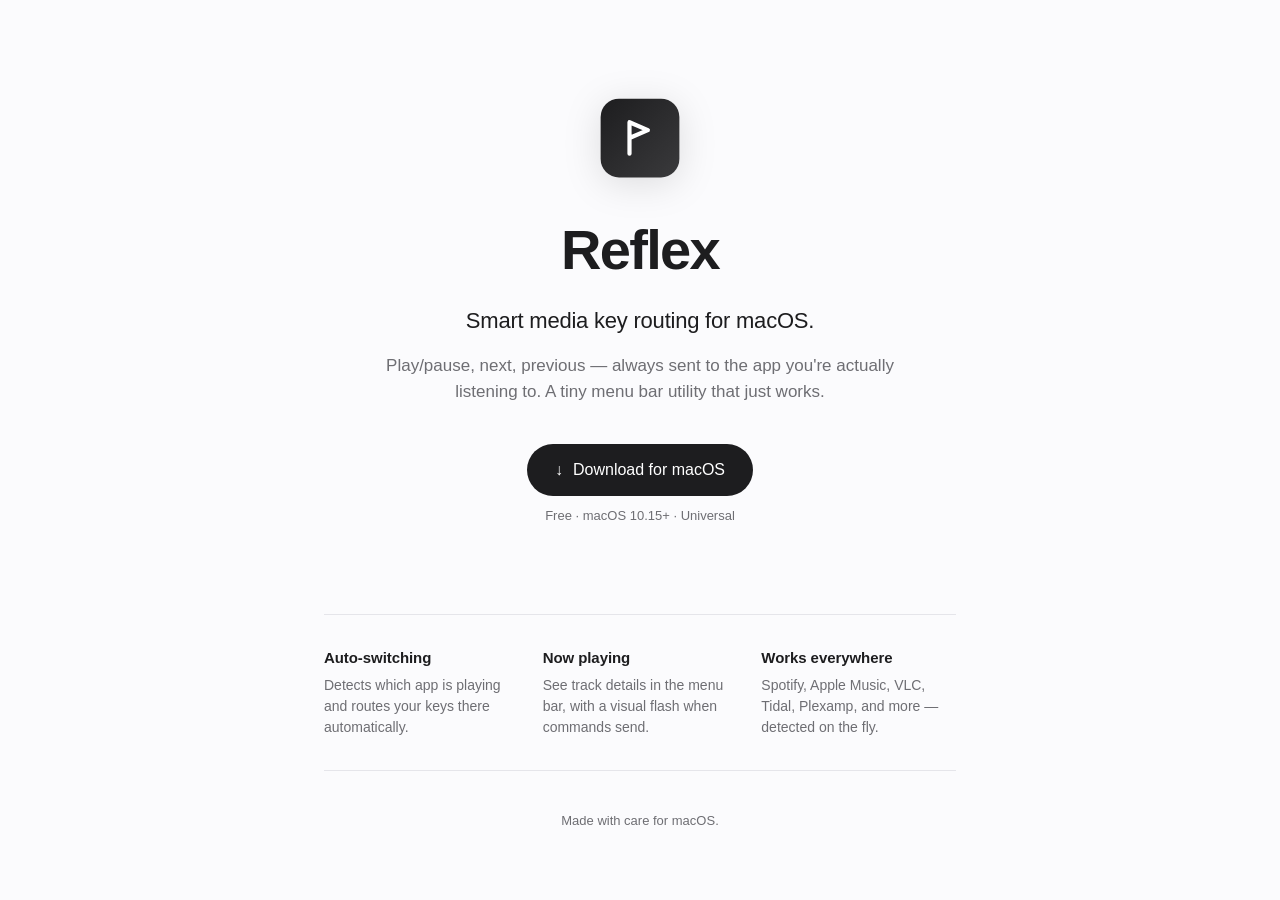
==== index.html @ a9f3cfef "Initial landing page with download button" ====
<!DOCTYPE html>
<html lang="en">
<head>
  <meta charset="UTF-8" />
  <meta name="viewport" content="width=device-width, initial-scale=1.0" />
  <title>Reflex — Smart media key routing for macOS</title>
  <meta name="description" content="Reflex routes global media keys to the app you're actually listening to. A tiny, native macOS menu bar utility." />
  <link rel="stylesheet" href="styles.css" />
</head>
<body>
  <main>
    <section class="hero">
      <div class="icon" aria-hidden="true">
        <svg viewBox="0 0 64 64" xmlns="http://www.w3.org/2000/svg">
          <rect x="2" y="2" width="60" height="60" rx="14" fill="url(#g)" />
          <path d="M24 20 v24 M24 20 l14 6 -14 6" stroke="white" stroke-width="3.2" stroke-linecap="round" stroke-linejoin="round" fill="none" />
          <defs>
            <linearGradient id="g" x1="0" y1="0" x2="1" y2="1">
              <stop offset="0%" stop-color="#1d1d1f" />
              <stop offset="100%" stop-color="#3a3a3c" />
            </linearGradient>
          </defs>
        </svg>
      </div>

      <h1>Reflex</h1>
      <p class="tagline">Smart media key routing for macOS.</p>
      <p class="sub">
        Play/pause, next, previous — always sent to the app you're actually listening to.
        A tiny menu bar utility that just works.
      </p>

      <div class="cta">
        <a class="download" href="https://github.com/Oluwaseunus/reflex-landing-page/releases/latest/download/Reflex.dmg">
          <span class="arrow" aria-hidden="true">↓</span>
          Download for macOS
        </a>
        <p class="meta">Free · macOS 10.15+ · Universal</p>
      </div>
    </section>

    <section class="features">
      <div class="feature">
        <h3>Auto-switching</h3>
        <p>Detects which app is playing and routes your keys there automatically.</p>
      </div>
      <div class="feature">
        <h3>Now playing</h3>
        <p>See track details in the menu bar, with a visual flash when commands send.</p>
      </div>
      <div class="feature">
        <h3>Works everywhere</h3>
        <p>Spotify, Apple Music, VLC, Tidal, Plexamp, and more — detected on the fly.</p>
      </div>
    </section>

    <footer>
      <p>Made with care for macOS.</p>
    </footer>
  </main>
</body>
</html>
---- styles.css ----
:root {
  --bg: #fbfbfd;
  --fg: #1d1d1f;
  --muted: #6e6e73;
  --border: #e5e5ea;
  --accent: #1d1d1f;
  --accent-fg: #ffffff;
  --radius: 12px;
}

@media (prefers-color-scheme: dark) {
  :root {
    --bg: #0b0b0c;
    --fg: #f5f5f7;
    --muted: #a1a1a6;
    --border: #2a2a2d;
    --accent: #f5f5f7;
    --accent-fg: #1d1d1f;
  }
}

* { box-sizing: border-box; }

html, body {
  margin: 0;
  padding: 0;
  background: var(--bg);
  color: var(--fg);
  font-family: -apple-system, BlinkMacSystemFont, "SF Pro Text", "Helvetica Neue", Helvetica, Arial, sans-serif;
  -webkit-font-smoothing: antialiased;
  -moz-osx-font-smoothing: grayscale;
  line-height: 1.5;
}

main {
  max-width: 680px;
  margin: 0 auto;
  padding: 96px 24px 64px;
}

.hero {
  text-align: center;
}

.icon {
  width: 84px;
  height: 84px;
  margin: 0 auto 28px;
  filter: drop-shadow(0 6px 18px rgba(0, 0, 0, 0.12));
}

.icon svg { width: 100%; height: 100%; display: block; }

h1 {
  font-size: 56px;
  letter-spacing: -0.03em;
  font-weight: 700;
  margin: 0 0 12px;
}

.tagline {
  font-size: 22px;
  font-weight: 500;
  margin: 0 0 16px;
  color: var(--fg);
  letter-spacing: -0.01em;
}

.sub {
  font-size: 17px;
  color: var(--muted);
  max-width: 520px;
  margin: 0 auto 40px;
}

.cta {
  display: flex;
  flex-direction: column;
  align-items: center;
  gap: 10px;
  margin-bottom: 88px;
}

.download {
  display: inline-flex;
  align-items: center;
  gap: 10px;
  background: var(--accent);
  color: var(--accent-fg);
  text-decoration: none;
  font-size: 16px;
  font-weight: 500;
  padding: 14px 28px;
  border-radius: 999px;
  transition: transform 0.15s ease, opacity 0.15s ease;
}

.download:hover {
  transform: translateY(-1px);
  opacity: 0.92;
}

.download:active {
  transform: translateY(0);
  opacity: 0.85;
}

.arrow {
  font-weight: 600;
  display: inline-block;
}

.meta {
  font-size: 13px;
  color: var(--muted);
  margin: 0;
}

.features {
  display: grid;
  grid-template-columns: repeat(3, 1fr);
  gap: 24px;
  padding: 32px 0;
  border-top: 1px solid var(--border);
  border-bottom: 1px solid var(--border);
}

.feature h3 {
  font-size: 15px;
  font-weight: 600;
  margin: 0 0 6px;
  letter-spacing: -0.005em;
}

.feature p {
  font-size: 14px;
  color: var(--muted);
  margin: 0;
}

footer {
  text-align: center;
  padding: 40px 0 0;
}

footer p {
  font-size: 13px;
  color: var(--muted);
  margin: 0;
}

@media (max-width: 560px) {
  main { padding: 64px 20px 40px; }
  h1 { font-size: 42px; }
  .tagline { font-size: 19px; }
  .sub { font-size: 16px; }
  .features { grid-template-columns: 1fr; gap: 20px; }
}
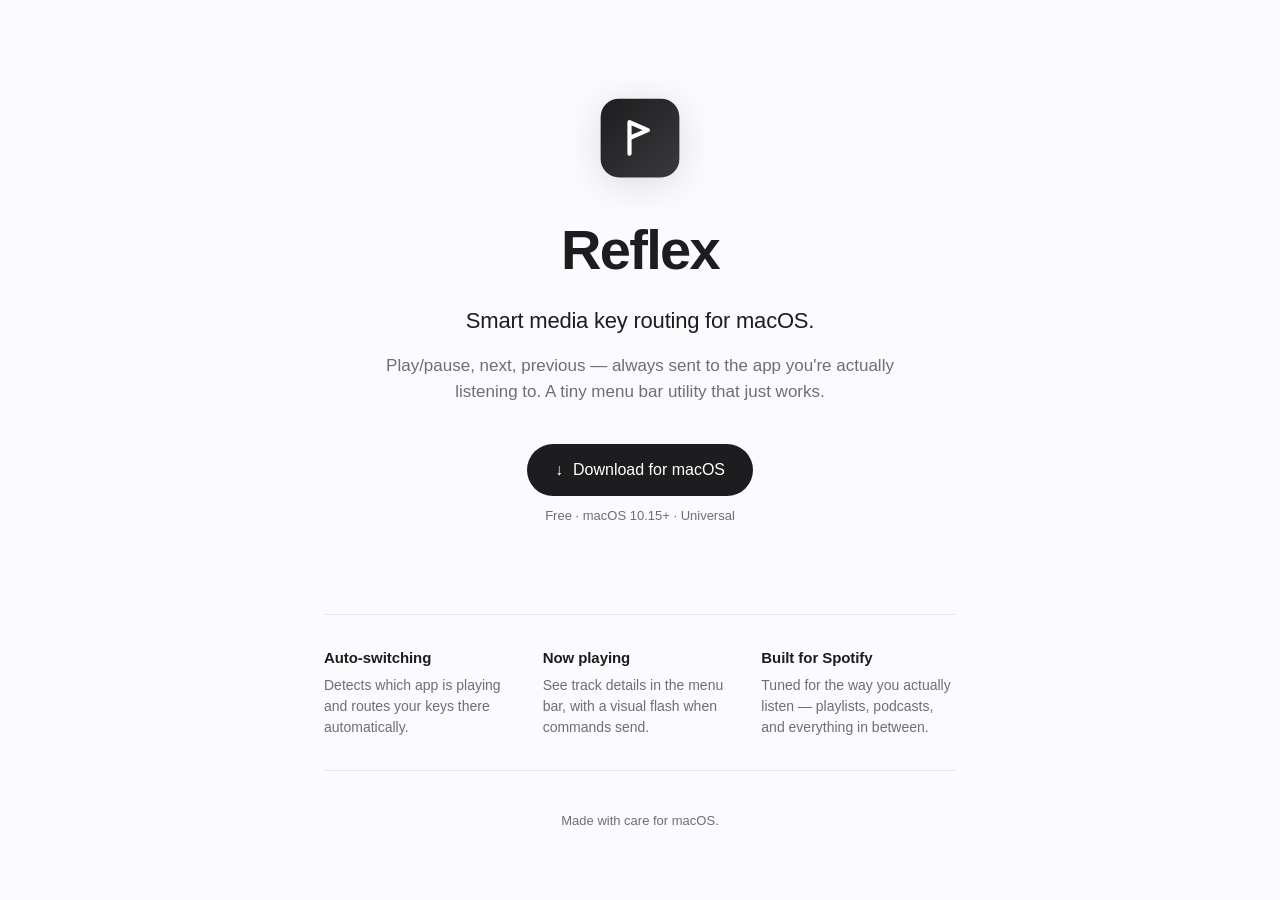
==== commit 50823fa9: "Scope 'works everywhere' copy to Spotify" ====
--- a/index.html
+++ b/index.html
@@ -49,8 +49,8 @@
         <p>See track details in the menu bar, with a visual flash when commands send.</p>
       </div>
       <div class="feature">
-        <h3>Works everywhere</h3>
-        <p>Spotify, Apple Music, VLC, Tidal, Plexamp, and more — detected on the fly.</p>
+        <h3>Built for Spotify</h3>
+        <p>Tuned for the way you actually listen — playlists, podcasts, and everything in between.</p>
       </div>
     </section>
 
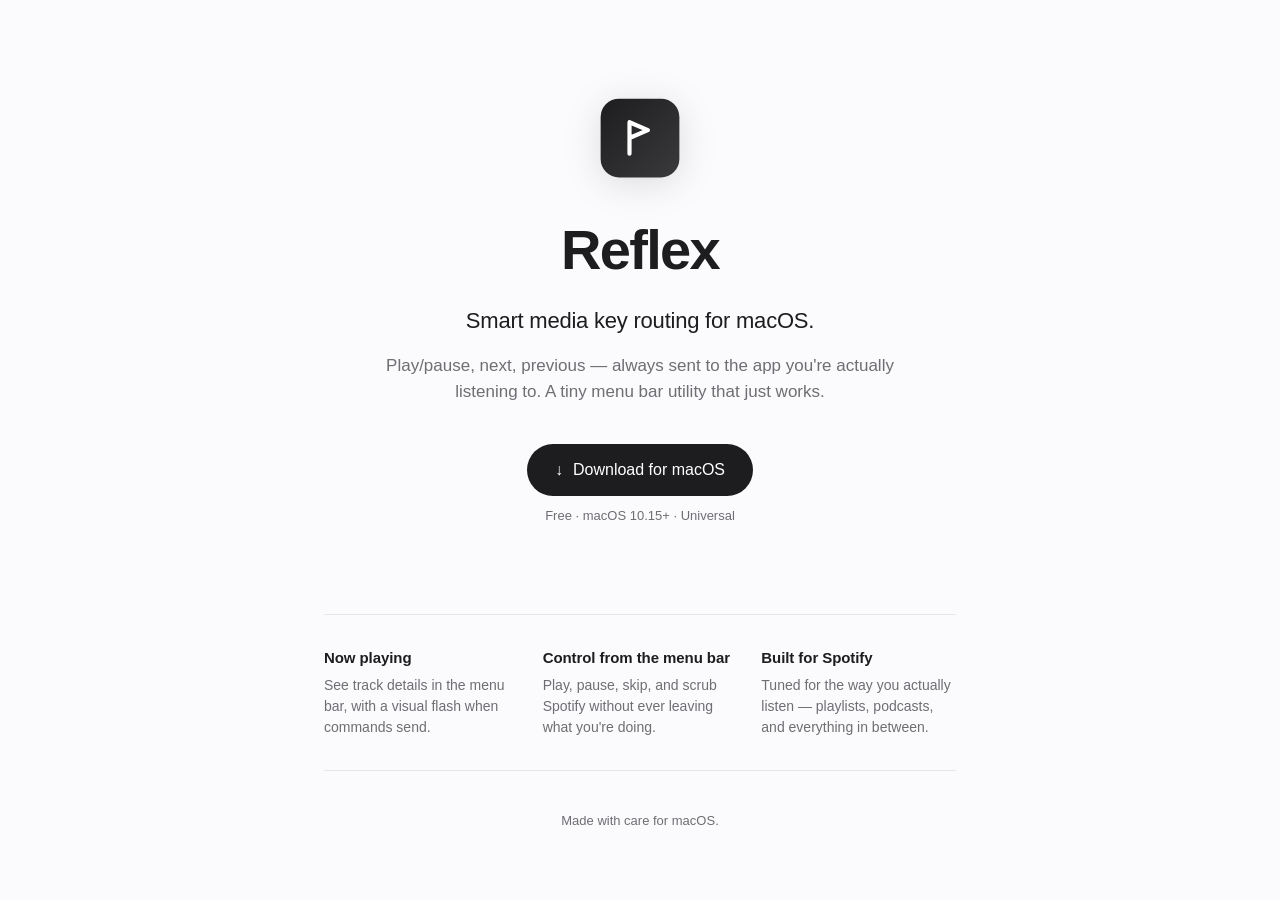
==== commit 145fdb46: "Refocus feature cards on Spotify menu bar control" ====
--- a/index.html
+++ b/index.html
@@ -41,12 +41,12 @@
 
     <section class="features">
       <div class="feature">
-        <h3>Auto-switching</h3>
-        <p>Detects which app is playing and routes your keys there automatically.</p>
+        <h3>Now playing</h3>
+        <p>See track details in the menu bar, with a visual flash when commands send.</p>
       </div>
       <div class="feature">
-        <h3>Now playing</h3>
-        <p>See track details in the menu bar, with a visual flash when commands send.</p>
+        <h3>Control from the menu bar</h3>
+        <p>Play, pause, skip, and scrub Spotify without ever leaving what you're doing.</p>
       </div>
       <div class="feature">
         <h3>Built for Spotify</h3>
